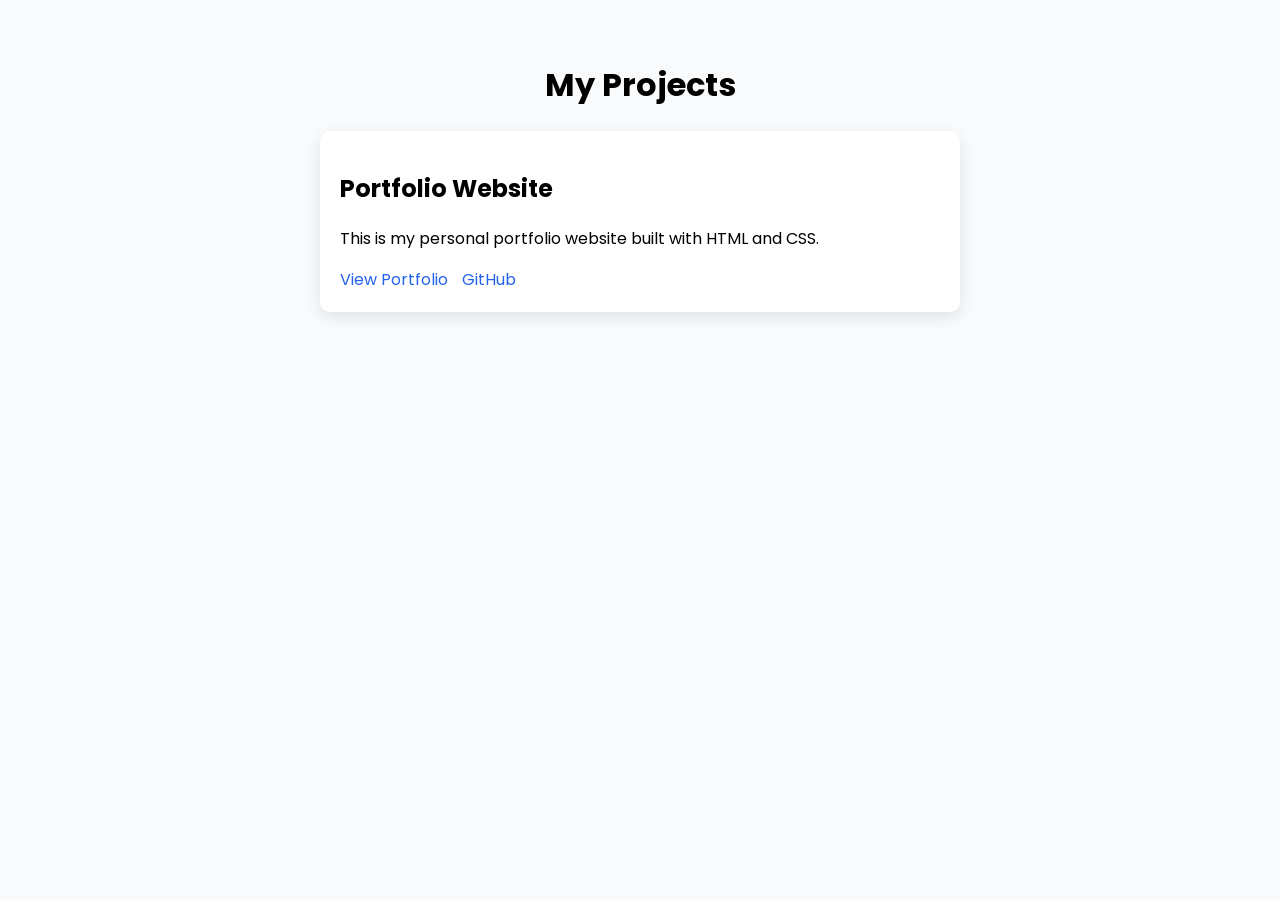
==== projects.html @ 301a5efb "Added projects page" ====
<!DOCTYPE html>
<html lang="en">

<head>
    <meta charset="UTF-8">
    <meta name="viewport" content="width=device-width, initial-scale=1.0">
    <title>Projects | Akwue Kingsley</title>

    <link href="https://fonts.googleapis.com/css2?family=Poppins:wght@300;400;600;700&display=swap" rel="stylesheet">

    <style>
        body {
            font-family: 'Poppins', sans-serif;
            background: #f8fafc;
            margin: 0;
            padding: 40px;
        }

        h1 {
            text-align: center;
        }

        .project {
            background: white;
            padding: 20px;
            margin: 20px auto;
            max-width: 600px;
            border-radius: 10px;
            box-shadow: 0 5px 15px rgba(0, 0, 0, 0.1);
        }

        a {
            display: inline-block;
            margin-right: 10px;
            color: #2563eb;
            text-decoration: none;
        }
    </style>

</head>

<body>

    <h1>My Projects</h1>

    <div class="project">

        <h2>Portfolio Website</h2>

        <p>
            This is my personal portfolio website built with HTML and CSS.
        </p>

        <a href="index.html">View Portfolio</a>

        <a href="https://github.com/AkwueKingsleyC">GitHub</a>

    </div>

</body>

</html>
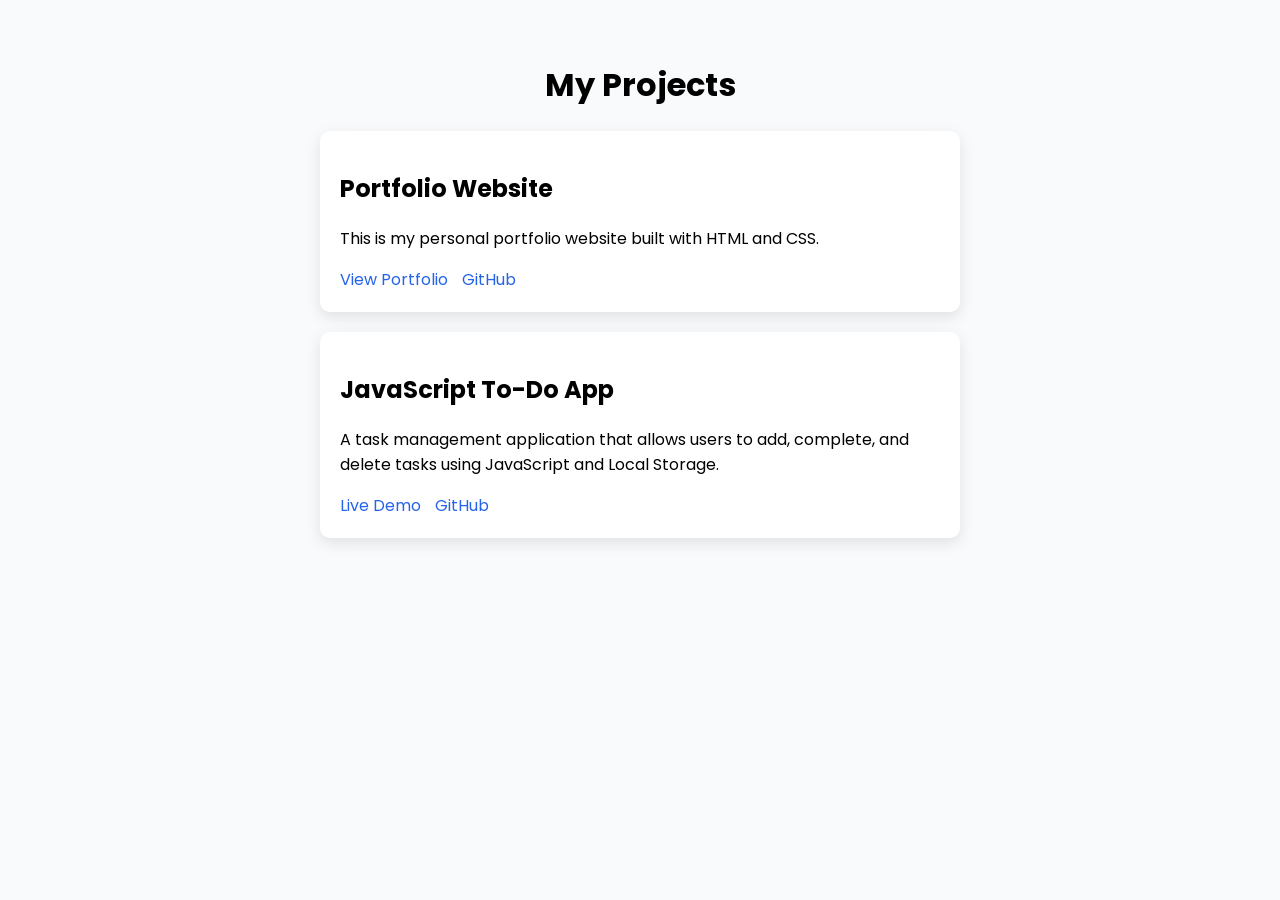
==== commit d4ed2c0b: "Added todo app project and linked it to portfolio" ====
--- a/projects.html
+++ b/projects.html
@@ -56,6 +56,20 @@
         <a href="https://github.com/AkwueKingsleyC">GitHub</a>
 
     </div>
+    <div class="project">
+
+        <h2>JavaScript To-Do App</h2>
+
+        <p>
+            A task management application that allows users to add, complete, and delete tasks using JavaScript and
+            Local Storage.
+        </p>
+
+        <a href="todo-app/index.html">Live Demo</a>
+        
+        <a href="#">GitHub</a>
+
+    </div>
 
 </body>
 
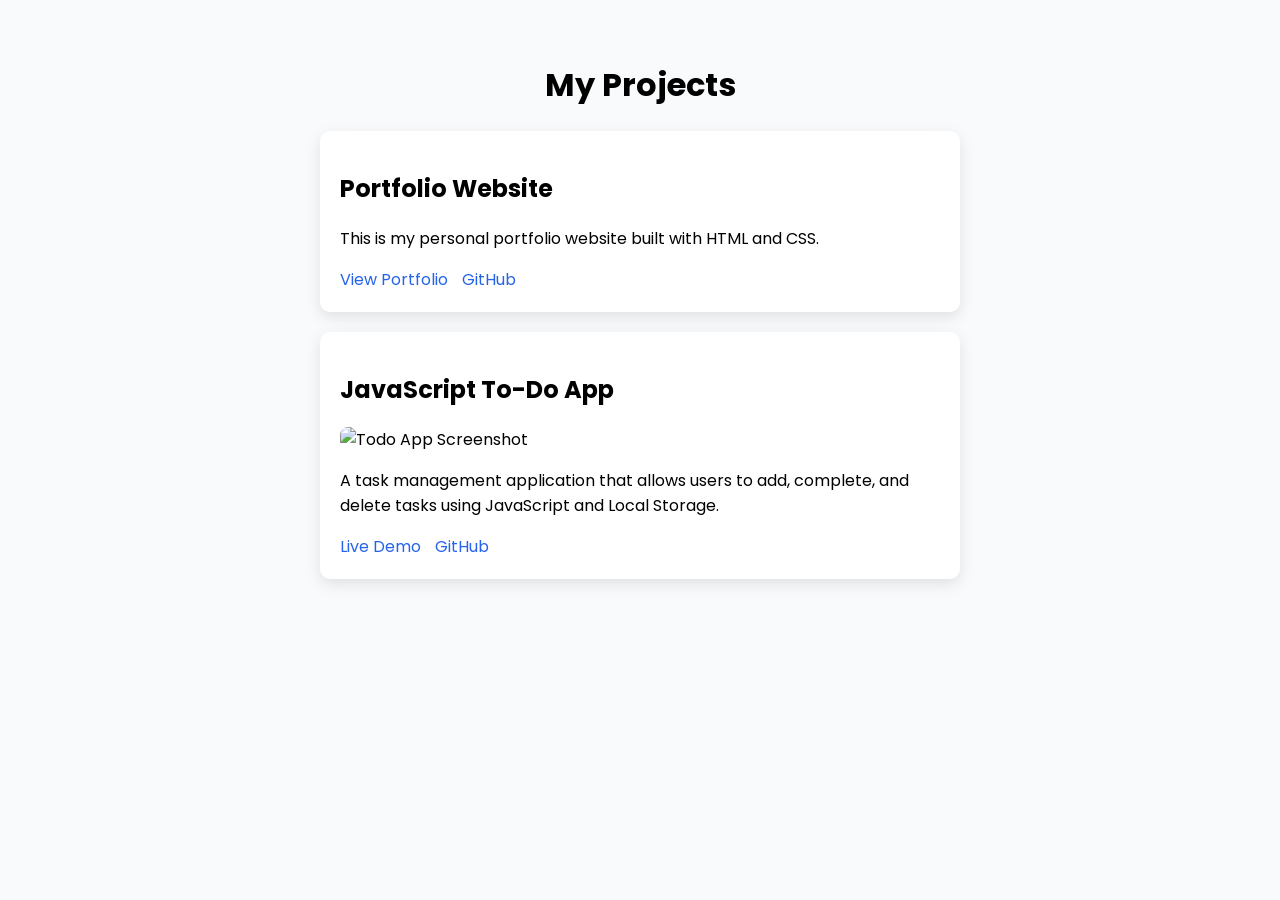
==== commit 0336152c: "Added todo app screenshot to projects page" ====
--- a/projects.html
+++ b/projects.html
@@ -59,6 +59,7 @@
     <div class="project">
 
         <h2>JavaScript To-Do App</h2>
+        <img src="todo-app/screenshot.png" alt="Todo App Screenshot" style="width:100%; border-radius:8px;">
 
         <p>
             A task management application that allows users to add, complete, and delete tasks using JavaScript and
@@ -66,7 +67,7 @@
         </p>
 
         <a href="todo-app/index.html">Live Demo</a>
-        
+
         <a href="#">GitHub</a>
 
     </div>
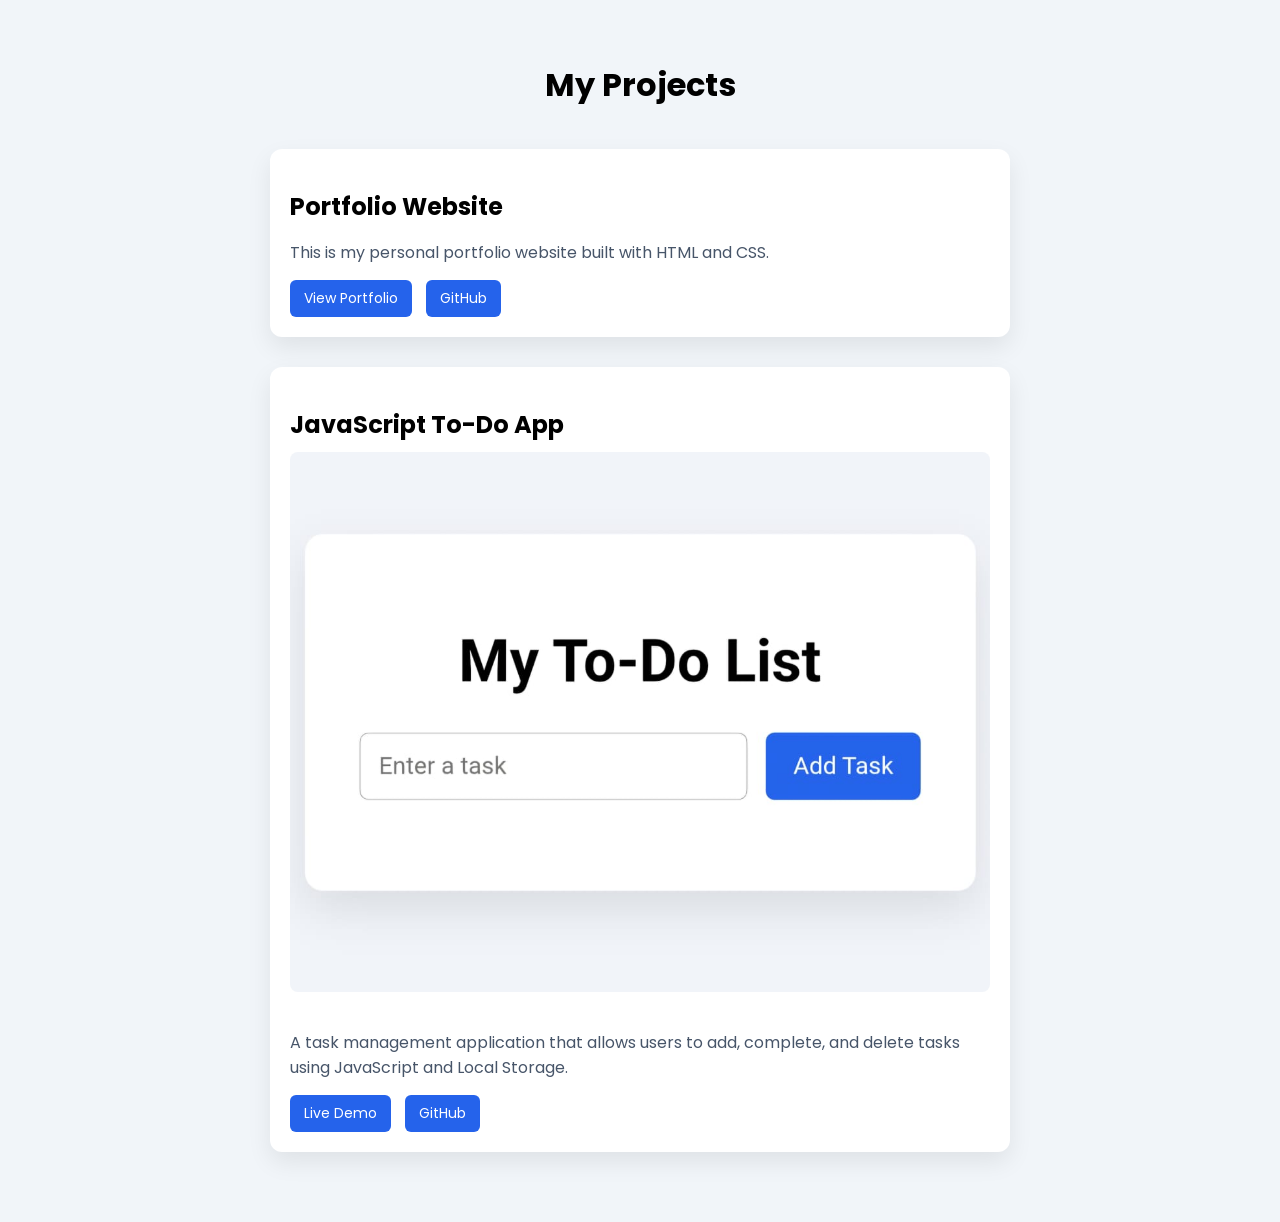
==== commit ae080aa4: "Improved project card design and added screenshot image in todo-app folder" ====
--- a/projects.html
+++ b/projects.html
@@ -11,29 +11,60 @@
     <style>
         body {
             font-family: 'Poppins', sans-serif;
-            background: #f8fafc;
+            background: #f1f5f9;
             margin: 0;
             padding: 40px;
         }
 
         h1 {
             text-align: center;
+            margin-bottom: 40px;
         }
 
         .project {
             background: white;
             padding: 20px;
-            margin: 20px auto;
-            max-width: 600px;
+            margin: 30px auto;
+            max-width: 700px;
+            border-radius: 12px;
+            box-shadow: 0 10px 25px rgba(0, 0, 0, 0.08);
+            transition: transform 0.3s ease, box-shadow 0.3s ease;
+        }
+
+        .project:hover {
+            transform: translateY(-5px);
+            box-shadow: 0 15px 35px rgba(0, 0, 0, 0.12);
+        }
+
+        .project img {
+            width: 100%;
             border-radius: 10px;
-            box-shadow: 0 5px 15px rgba(0, 0, 0, 0.1);
+            margin-bottom: 15px;
+        }
+
+        .project h2 {
+            margin-bottom: 10px;
+        }
+
+        .project p {
+            margin-bottom: 15px;
+            color: #475569;
         }
 
         a {
             display: inline-block;
+            padding: 8px 14px;
             margin-right: 10px;
-            color: #2563eb;
+            background: #2563eb;
+            color: white;
             text-decoration: none;
+            border-radius: 6px;
+            font-size: 14px;
+            transition: background 0.3s ease;
+        }
+
+        a:hover {
+            background: #1d4ed8;
         }
     </style>
 
